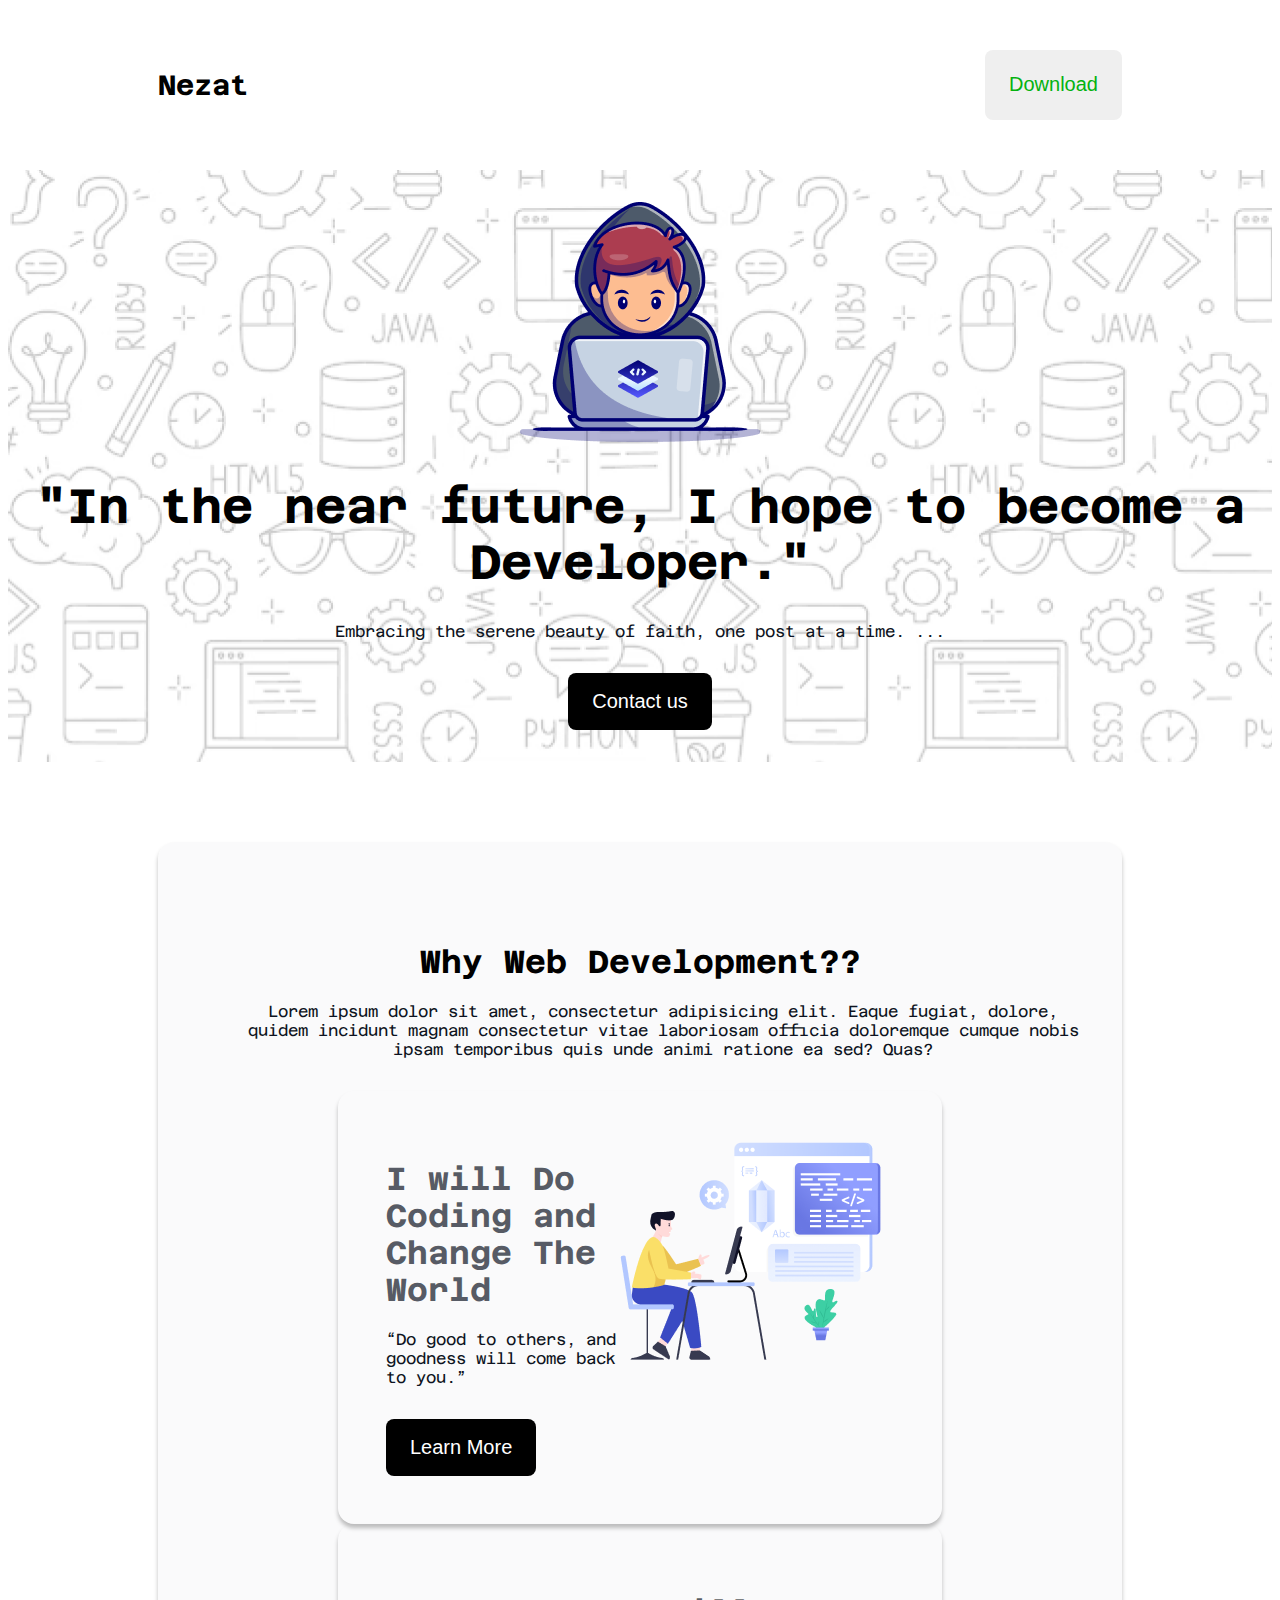
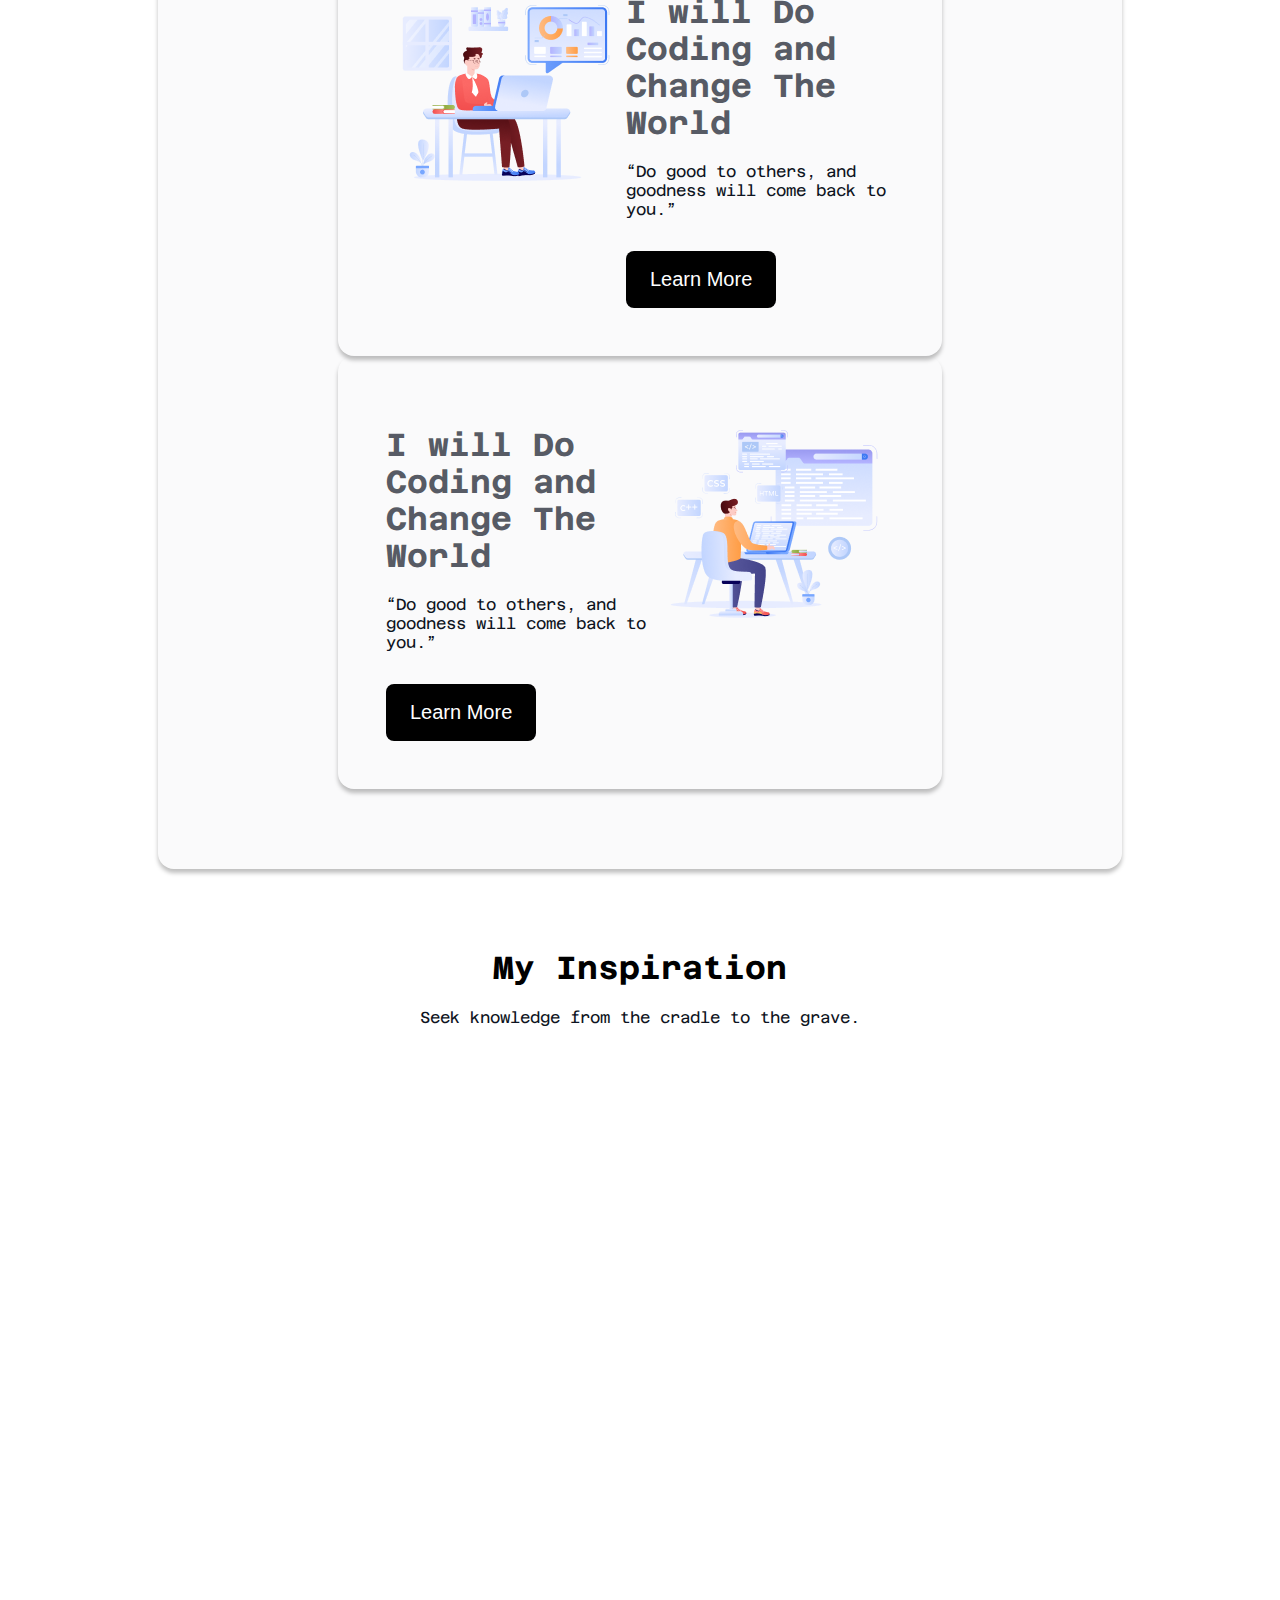
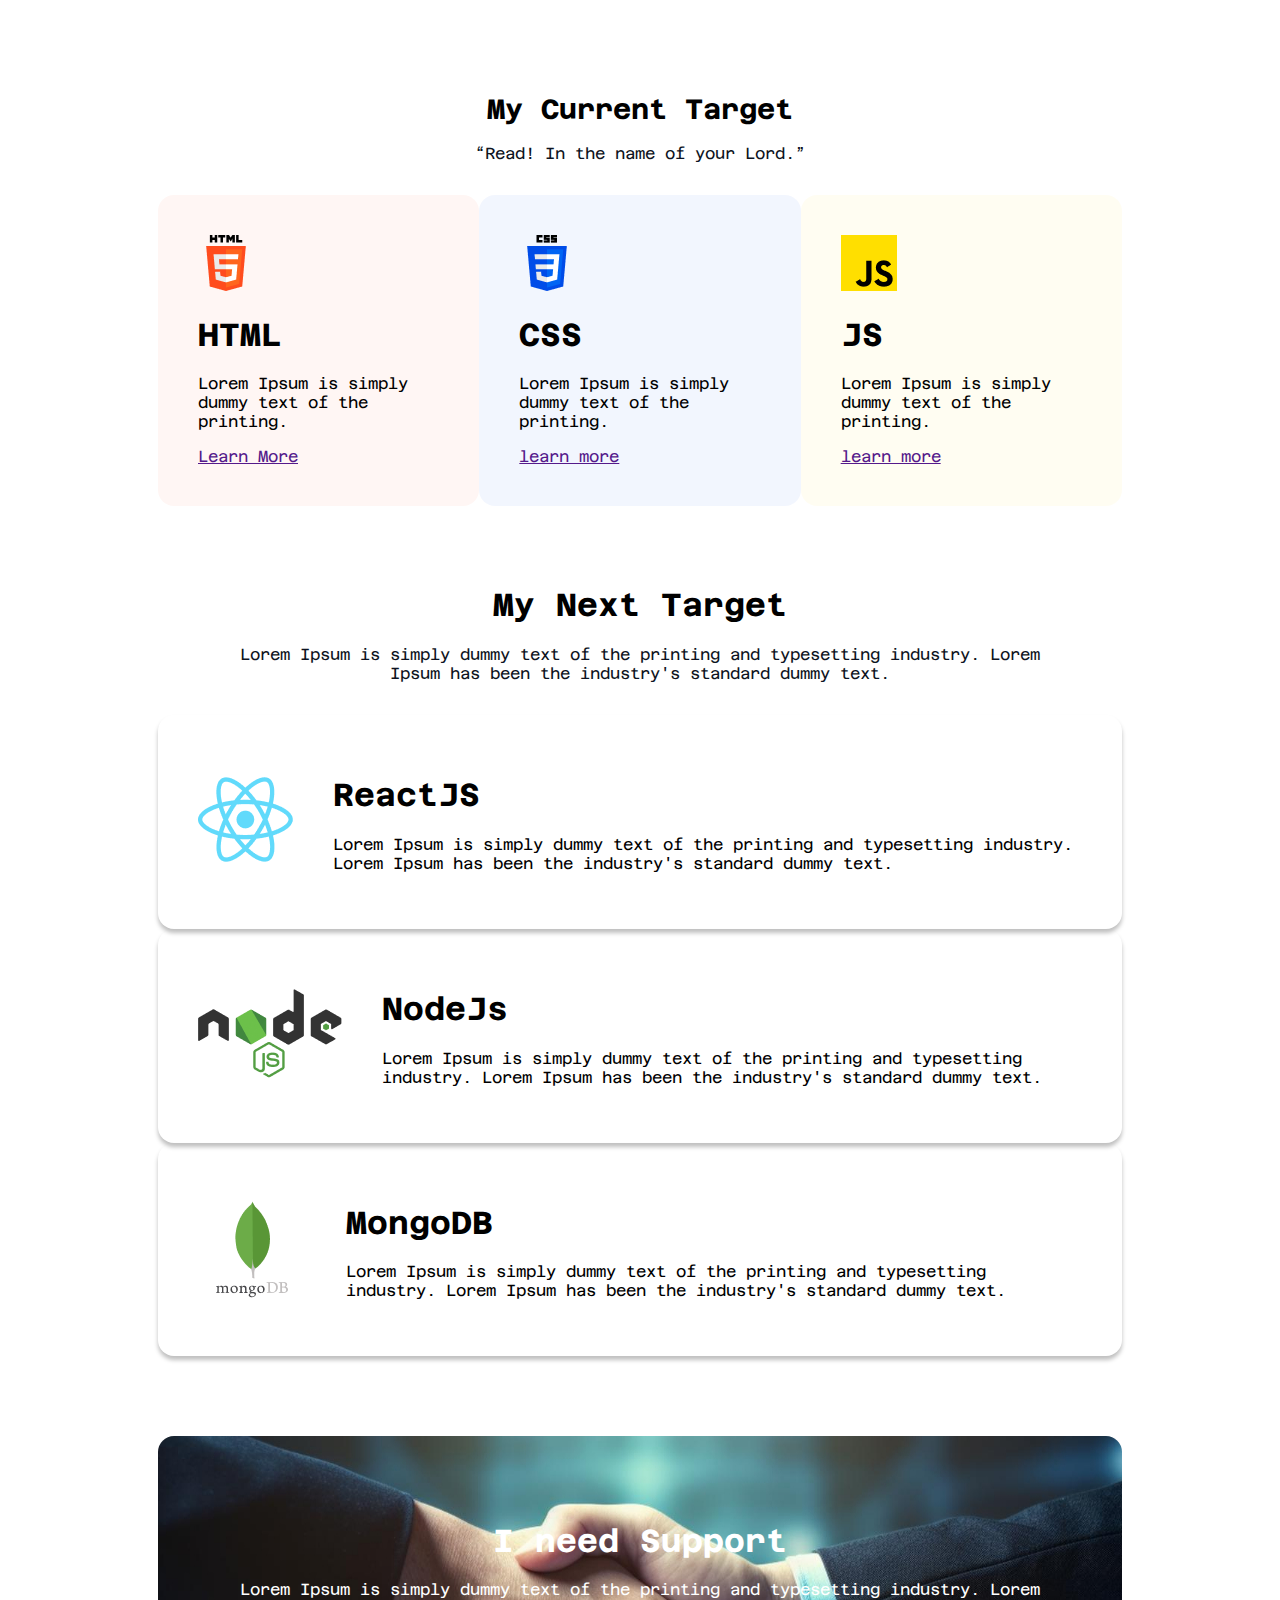
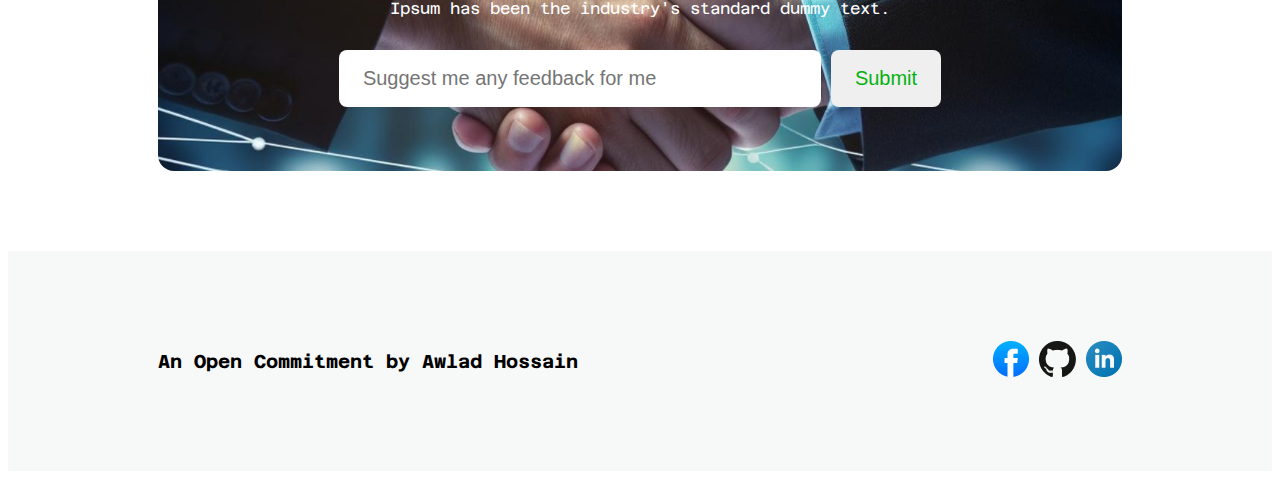
==== test.html @ cf620bfa "first commit" ====
<!DOCTYPE html>
<html lang="en">
<head>
    <meta charset="UTF-8">
    <meta name="viewport" content="width=device-width, initial-scale=1.0">
    <title>DEMO test</title>
    <link rel="stylesheet"href="test.css"
<link rel="preconnect" href="https://fonts.googleapis.com">
<link rel="preconnect" href="https://fonts.gstatic.com" crossorigin>
<link href="https://fonts.googleapis.com/css2?family=Azeret+Mono:ital,wght@0,100..900;1,100..900&display=swap" rel="stylesheet">
</head>
<body class="azeret-mono">
    <header>
        <nav class="nav-container">
           
              <h1 class="name">Nezat</h1>
                <button class="nst">Download</button>
        </nav>
        <div>
            <div class="head">
                <img src="assets/Group.png"</div>
                <div>
                    <h1 class="head-title">"In the near future, I hope to become a Developer."</h1>
                    <p class="head-para">Embracing the serene beauty of faith, one post at a time. ...</p>
                </div>
                          <div>
                         <button class=" nst ns">Contact us</button>
                         </div>
           
      </div>
    </header>
    <main>
        
        <section class="sec-container">
            <div class="center">
                <h1>Why Web Development??</h1>
                <p class="head-para">
                Lorem ipsum dolor sit amet, consectetur adipisicing elit. Eaque fugiat, dolore, quidem incidunt magnam consectetur vitae laboriosam officia doloremque cumque nobis ipsam temporibus quis unde animi ratione ea sed? Quas?
                </p>
            </div>
            <div class="flex dev-layer">
                <div class="layer-part-1">
                    <h1 class="layer-1-head-color">
                        I will Do Coding and Change The World
                    </h1>
                    <p class="layer-1-head-para">
                        “Do good to others, and goodness will come back to you.” </p>
                    <button class="nst ns">Learn More</button>
                </div>
                <div>
                    <img src="./assets/Layer_1.png" alt="" />
                </div>
            </div>
            <div class="flex dev-layer">
                <div>
                    <img src="./assets/Group 3.png" alt="" />
                </div>
                <div class="layer-part-1">
                    <h1 class="layer-1-head-color">
                        I will Do Coding and Change The World
                    </h1>
                    <p class="layer-1-head-para">
                        “Do good to others, and goodness will come back to you.” 
                    </p>
                    <button class="nst ns">Learn More</button>
                </div>
            </div>
            <div class="flex dev-layer">
                <div class="layer-part-1">
                    <h1 class="layer-1-head-color">
                        I will Do Coding and Change The World
                    </h1>
                    <p class="layer-1-head-para">
                        “Do good to others, and goodness will come back to you.” 
                    </p>
                    <button class="nst ns">Learn More</button>
                </div>
                <div>
                    <img src="./assets/Group 4.png" alt="" />
                </div>
            </div>
        </section>
         <section class="video-container">
            <div class="center">
                <h1>My Inspiration</h1>
                <p class="head-para">
                    Seek knowledge from the cradle to the grave.
                </p>
            </div>
            <div class="vid-container">
                <iframe class="vid" height="550" width="1140" src="https://www.youtube.com/embed/ShSNbXkxQS8?si=iwSdA-6qjLyFe8st" title="YouTube video player" frameborder="0" allow="accelerometer; autoplay; clipboard-write; encrypted-media; gyroscope; picture-in-picture; web-share"
                    referrerpolicy="strict-origin-when-cross-origin" allowfullscreen></iframe>
            </div> 
        </section>
            <section class="video-container">
                <div class="center">
                    <h1 class="name">My Current Target</h1>
                    <p class="head-para">
                        “Read! In the name of your Lord.”
                    </p>
                </div>
                    <div class="flex target-container">
                        <div class="target-1-container">
                            <img src="assets/html.png" alt=""></img>
                            <h1>HTML</h1>
                            <p>Lorem Ipsum is simply dummy text of the printing.</p>
                            <a href="">Learn More</a>
                        </div>  <div class="target-2-container">
                            <img src="assets/css.png" alt=""></img>
                            <h1>CSS</h1>
                            <p>Lorem Ipsum is simply dummy text of the printing.</p>
                            <a href="">learn more</a>
                        </div>
                        <div class="target-3-container">
                            <img src="assets/js.png" alt=""></img>
                            <h1>JS</h1>
                            <p>Lorem Ipsum is simply dummy text of the printing.</p>
                            <a href="">learn more</a>

  </div>
            </div>
        </section>
        <section class="video-container">
            <div class="center">
                <h1>My Next Target</h1>
                <p class="head-para">
                    Lorem Ipsum is simply dummy text of the printing and typesetting industry. Lorem Ipsum has been the industry's standard dummy text.
                </p>
            </div>
            <div>
                <div class="flex container-1">
                    <div><img src="assets/react.png" alt=""></div>
                    <div>
                        <h1>ReactJS</h1>
                        <p>Lorem Ipsum is simply dummy text of the printing and typesetting industry. Lorem Ipsum has been the industry's standard dummy text.</p>
                        <a href=""></a>
                    </div>
                </div>
                <div class="flex container-1">
                    <div><img src="assets/nodejs.png" alt=""></div>
                    <div>
                        <h1>NodeJs</h1>
                        <p>Lorem Ipsum is simply dummy text of the printing and typesetting industry. Lorem Ipsum has been the industry's standard dummy text.</p>
                        <a href=""></a>
                    </div>
                </div>
                <div class="flex container-1">
                    <div><img src="assets/mongodb.png" alt=""></div>
                    <div>
                        <h1>MongoDB</h1>
                        <p>Lorem Ipsum is simply dummy text of the printing and typesetting industry. Lorem Ipsum has been the industry's standard dummy text.</p>
                        <a href=""></a>
                    </div>
                </div>
            </div>
        </section>
        <section class="video-container support-container">
            <div class="center">
                <h1 class="white">I need Support</h1>
                <p class="head-para white">
                    Lorem Ipsum is simply dummy text of the printing and typesetting industry. Lorem Ipsum has been the industry's standard dummy text.
                </p>
            </div>
            <div class="center">
                <input class="input" type="text" placeholder="Suggest me any feedback for me">
                <button class="nst">Submit</button>
            </div>
        </section>
    </main>
    <footer class="flex ">
        <div>
            <h3>An Open Commitment by Awlad Hossain</h3>
        </div>
        <div>
            <img src="assets/facebook.png" alt="">
            <img src="assets/github.png" alt="">
            <img src="assets/linkedin-icon 1.png" alt="">
        </div>
    </footer>
</body>

</html>
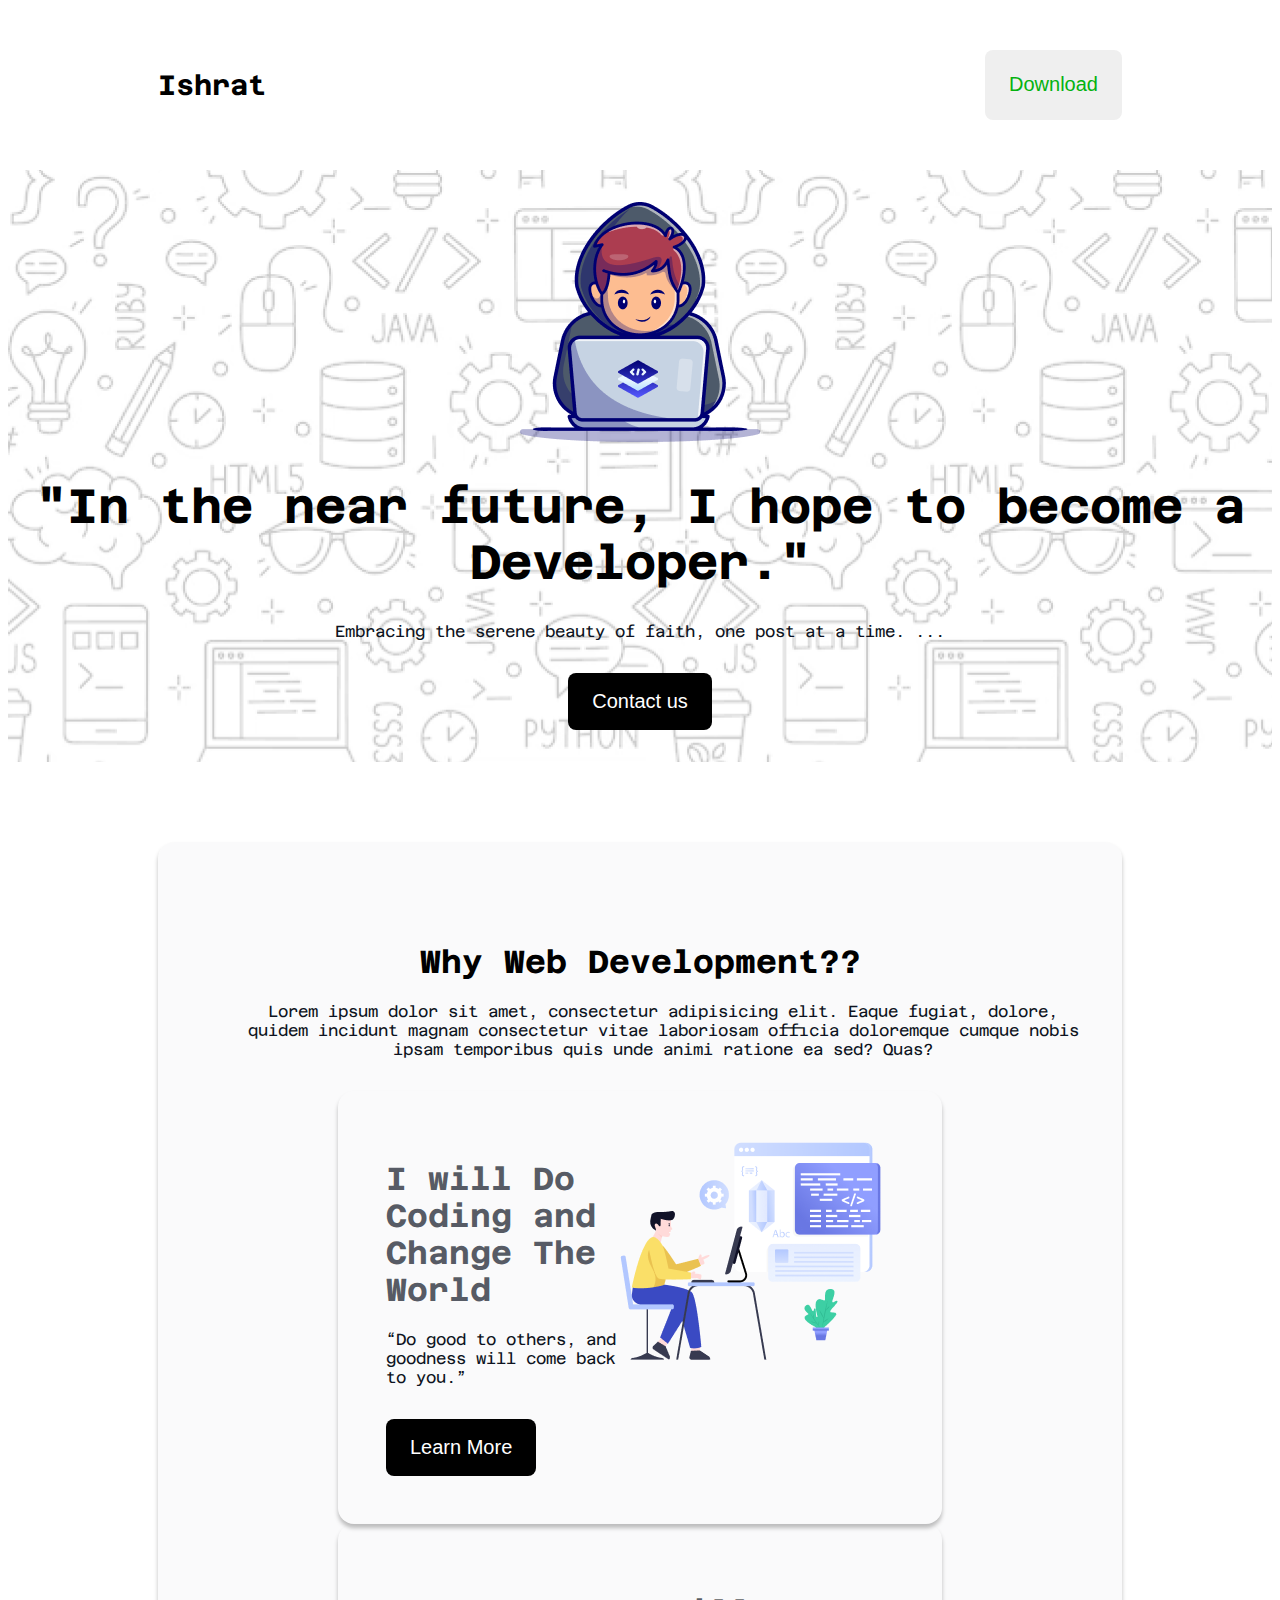
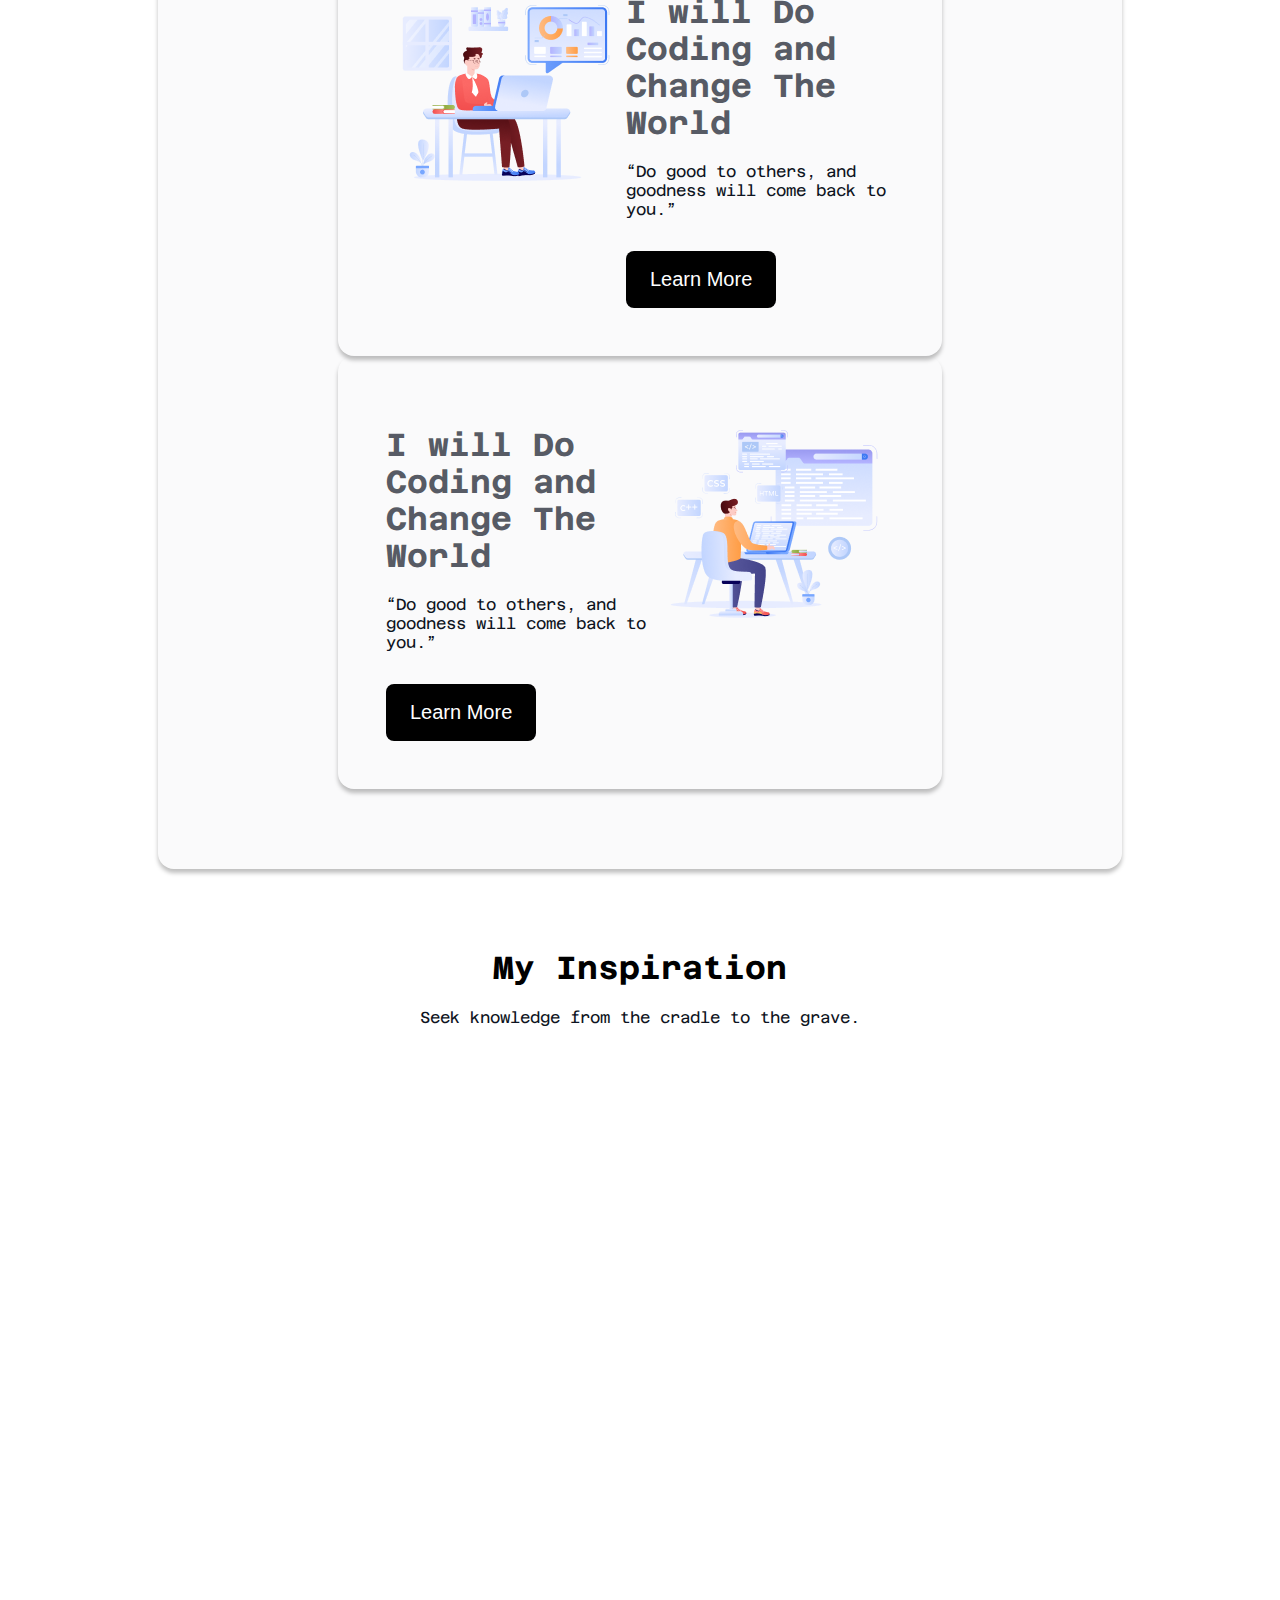
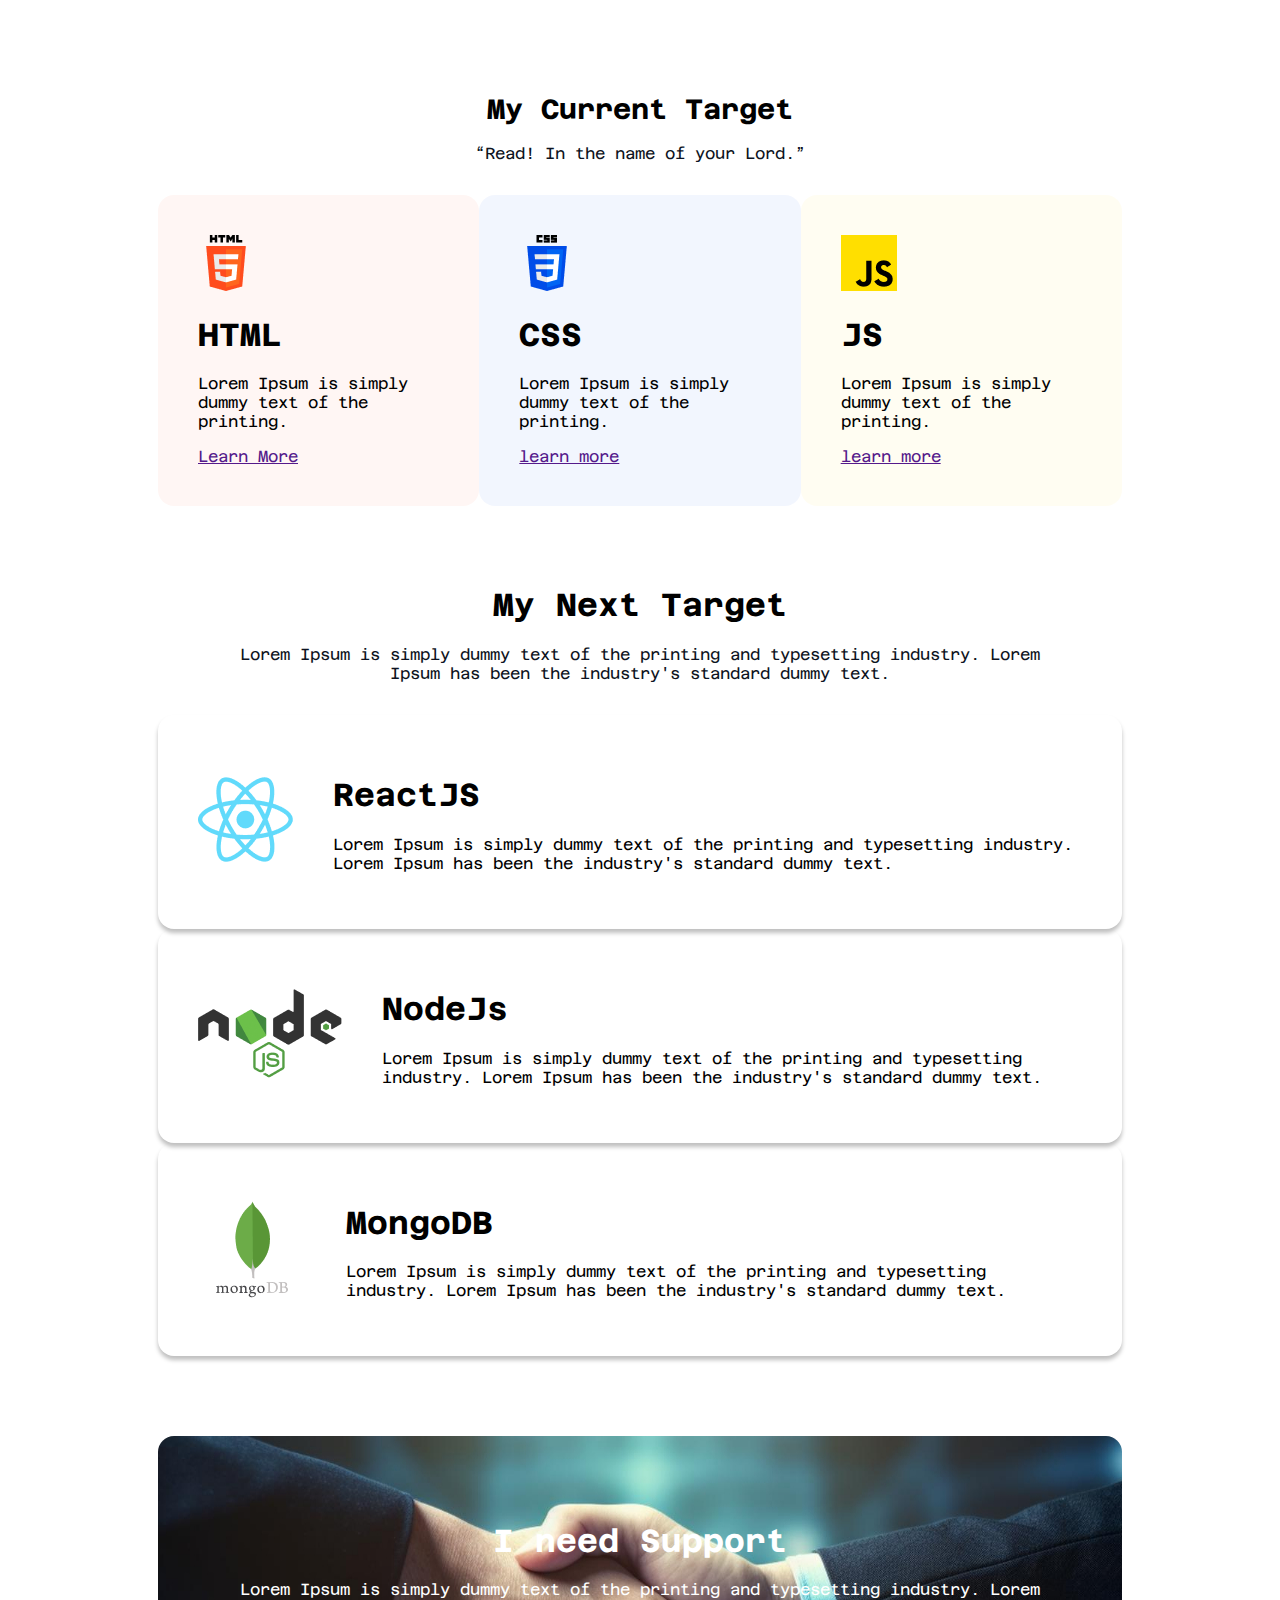
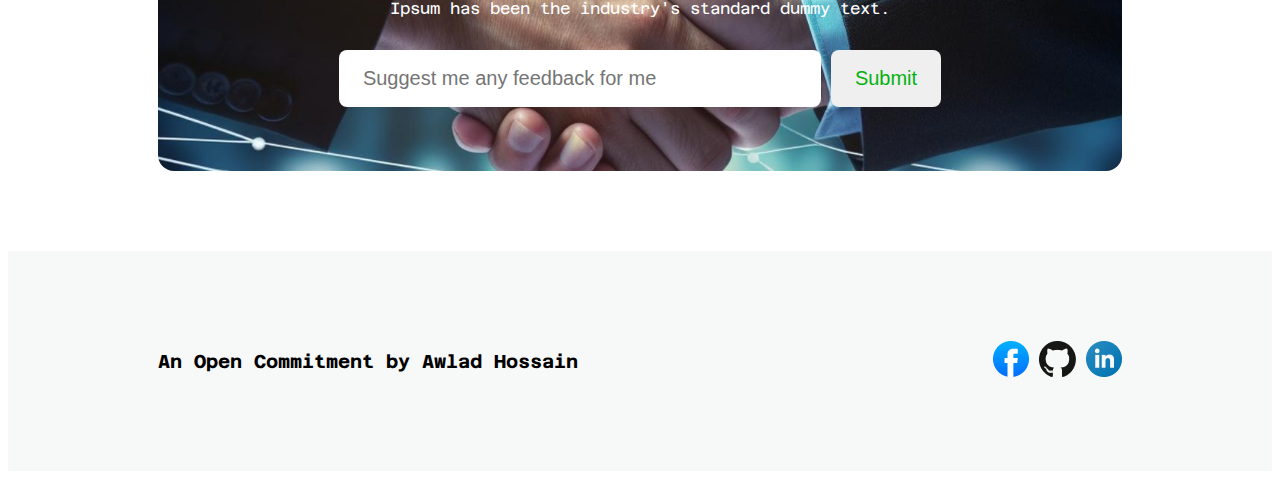
==== commit b87c7e5e: "first commit" ====
--- a/test.html
+++ b/test.html
@@ -13,7 +13,7 @@
     <header>
         <nav class="nav-container">
            
-              <h1 class="name">Nezat</h1>
+              <h1 class="name">Ishrat</h1>
                 <button class="nst">Download</button>
         </nav>
         <div>
